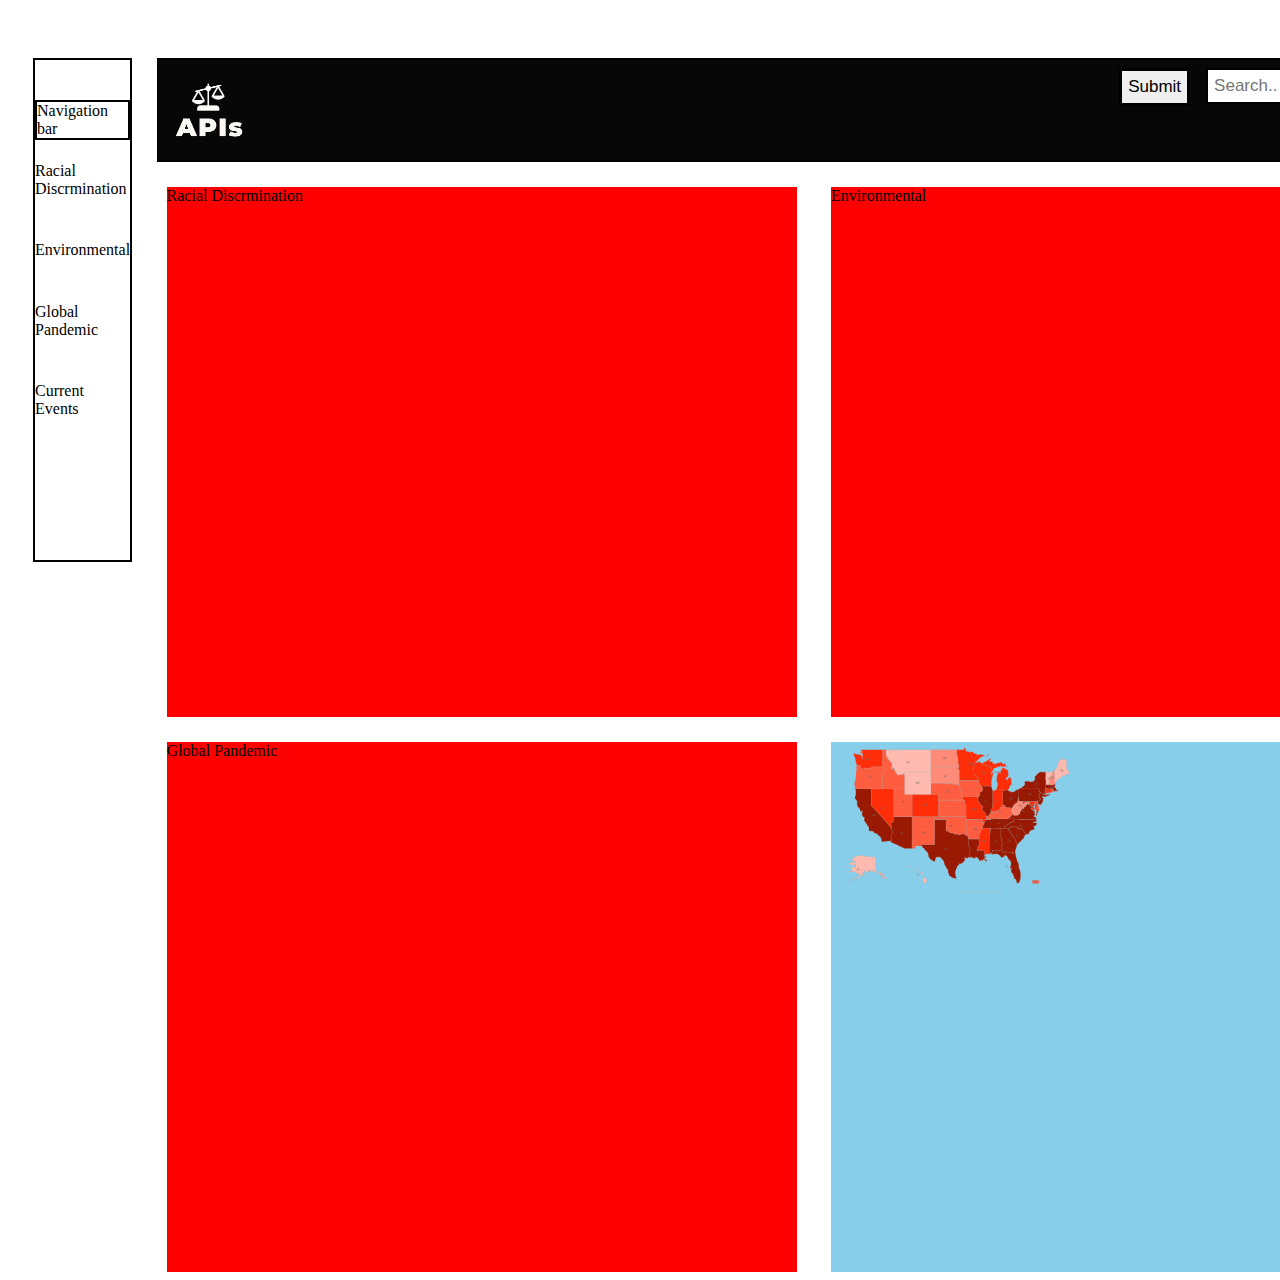
==== index.html @ eeef3a00 "second commit" ====
<!DOCTYPE html>
<html lang="en">
<head>
    <meta charset="UTF-8">
    <meta name="viewport" content="width=device-width, initial-scale=1.0">
    <title>APIs</title>
    <link rel="stylesheet" href="style.css">
    <script src="script.js" defer></script>
</head>
<body>

        <div id="navigation_bars">
            <div id="left_bar">
                <div id="navbar">Navigation bar</div>
                    <div  id="navbaritems">
                        <div class="navbaritems">Racial Discrmination</div>
                        <div class="navbaritems">Environmental</div>
                        <div class="navbaritems">Global Pandemic</div>
                        <div class="navbaritems">Current Events</div>
                    </div>
            </div>
            <div id="content">
                <div id="top_bar">
                    <img src="images/logo.jfif">
                    <input type="text" placeholder="Search..">
                    <button id="button" type="submit">Submit</button>
                </div>
                <div id="levels">
                    <div id="level1">
                        <div id="racialD" class="homemodule">Racial Discrmination</div>
                         <div id="environmental" class="homemodule">Environmental</div>
                    </div>
                    <div id="level2">
                        <div id="globalP" class="homemodule">Global Pandemic</div>
                        <div id="currentE" class="homemodule">
                            <!-- <p>Current Events</p> -->
                            <img id="CovidMap" src="images/CovidMap.png">
                        </div>
                    </div>
                </div>
            </div>
        </div>
    

</body>
</html>
---- style.css ----
#navigation_bars {
    display: flex;
}

#left_bar {
    margin-top: 50px;
    margin-left: 25px;
    height: 500px;
    width: 200px;
    border: 2px black solid;
    display:flex;
    flex-direction: column;
    align-items: center;
}

#navbar {
    margin-top: 40px;
    align-items: center;
    border: 2px solid black;
}

#navbaritems {
    display: flex;
    flex-direction: column;
    justify-content: space-around;
    align-items: center;
    height: 300px;
    /* border: 2px solid black; */
}

#top_bar {
    margin-top: 50px;
    margin-left: 25px;
    height: 100px;
    width: 1300px;
    border: 2px black solid;
    background-color: rgb(7, 7, 7);
}

#top_bar img {
    width: 100px;
}

#top_bar input[type=text] {
    float: right;
    padding: 6px;
    border: 2px solid black;
    margin-top: 8px;
    margin-right: 16px;
    font-size: 17px;
}

#button {
    float: right;
    padding: 6px;
    margin-top: 8px;
    margin-right: 16px;
    font-size: 17px;
    border: solid black;
}

#racialD {
    display:flex;
    background-color: red;
    margin-top: 25px;
}

#environmental {
    display:flex;
    background-color: red;
    margin-top: 25px;
}

#globalP {
    display:flex;
    background-color: red;
    margin-top: 25px;
}

#currentE {
    display:flex;
    background-color: skyblue;
    margin-top: 25px;
}

.homemodule {
    width:630px;
    height:530px;
    margin-left: auto;

}

#level1 {
    display: flex;
}

#level2 {
    display: flex;
}

#levels {
    display: flex;
    flex-direction: column;
}

#CovidMap {
    width: 250px;
    height: 150px;
}
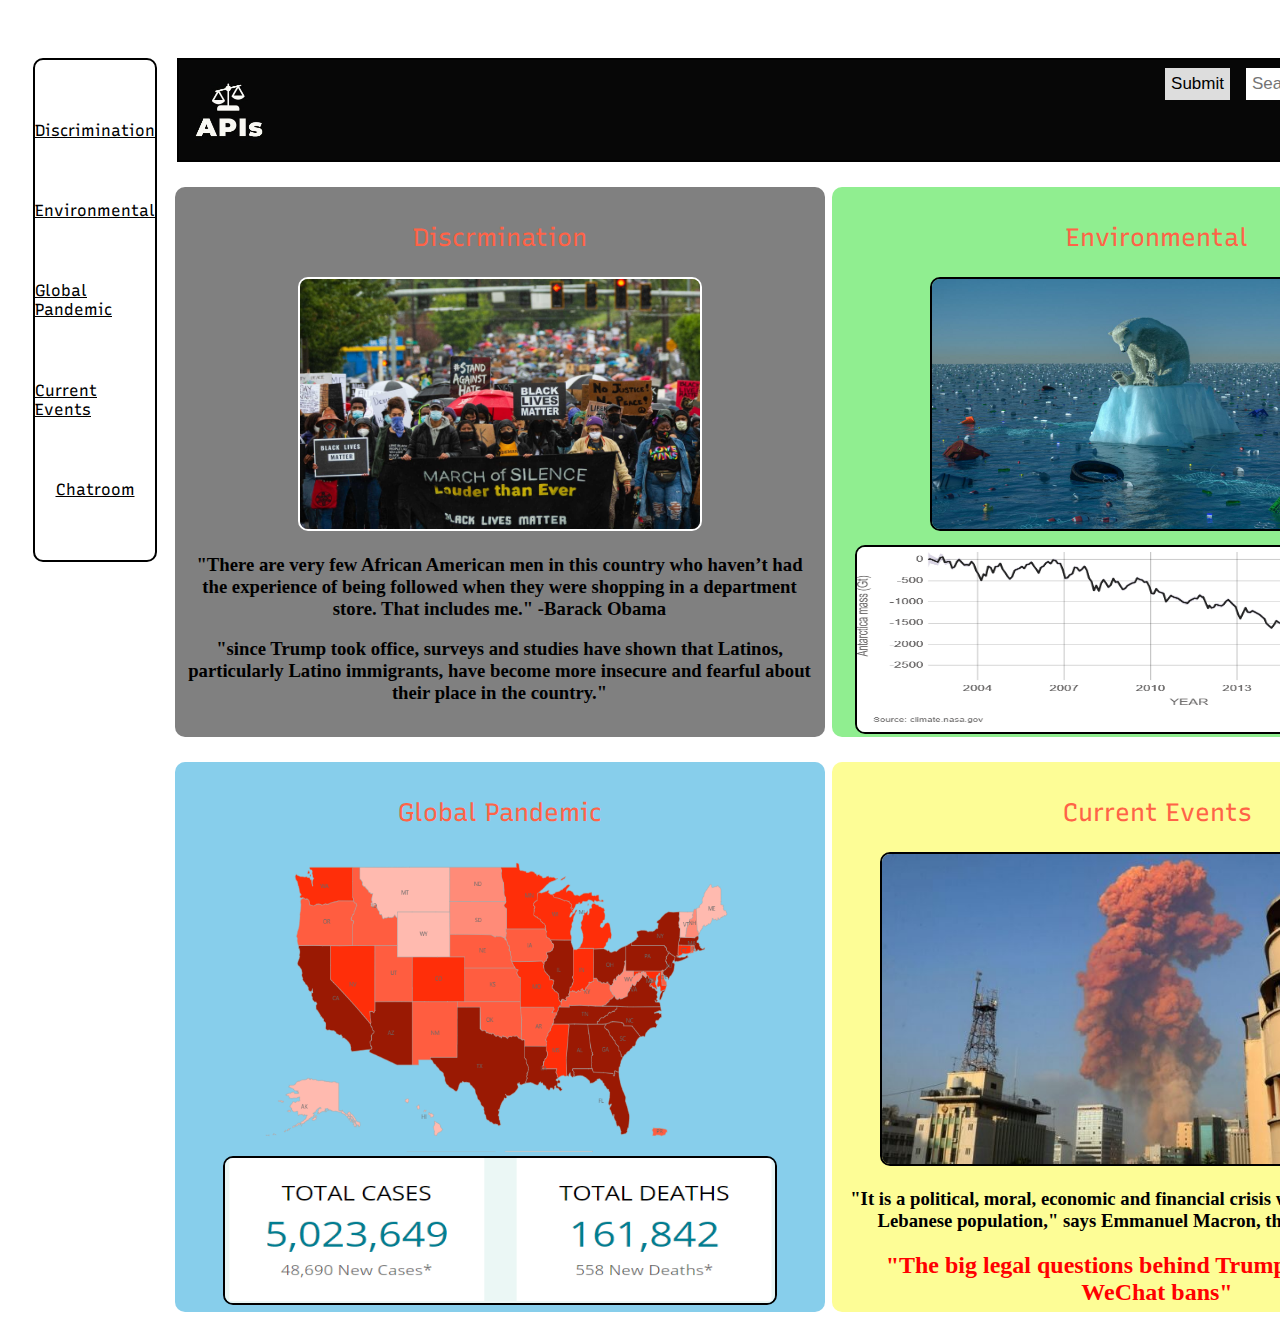
==== commit 8a147625: "third commit" ====
--- a/index.html
+++ b/index.html
@@ -6,17 +6,20 @@
     <title>APIs</title>
     <link rel="stylesheet" href="style.css">
     <script src="script.js" defer></script>
+    <link rel="icon" type="image/jfif" href="images/logo.jfif">
+    <link href="https://fonts.googleapis.com/css2?family=Recursive:wght@900&display=swap" rel="stylesheet">
 </head>
 <body>
 
         <div id="navigation_bars">
             <div id="left_bar">
-                <div id="navbar">Navigation bar</div>
+                <!-- <div id="navbar">Navigation bar</div> -->
                     <div  id="navbaritems">
-                        <div class="navbaritems">Racial Discrmination</div>
-                        <div class="navbaritems">Environmental</div>
-                        <div class="navbaritems">Global Pandemic</div>
-                        <div class="navbaritems">Current Events</div>
+                        <a class="nav" href="Discrimination" target="_blank">Discrimination</a>
+                        <a class="nav" href="Environmental/" target="_blank">Environmental</a>
+                        <a class="nav" href="Global_Pandemic/" target="_blank">Global Pandemic</a>
+                        <a class="nav" href="Current/" target="_blank">Current Events</a>
+                        <a class="nav" href="Chatroom/" target="_blank">Chatroom</a>
                     </div>
             </div>
             <div id="content">
@@ -27,15 +30,34 @@
                 </div>
                 <div id="levels">
                     <div id="level1">
-                        <div id="racialD" class="homemodule">Racial Discrmination</div>
-                         <div id="environmental" class="homemodule">Environmental</div>
+                        <a class="a_tag" href="Discrimination/" target="_blank"><div id="racialD" class="homemodule">
+                            <p>Discrmination</p>
+                            <img id="protest" src="images/protest.jpg">
+                            <h3>"There are very few African American men in this country who haven’t had the experience of being followed when they were shopping in a department store. That includes me." -Barack Obama</h3>
+                            <h3>"since Trump took office, surveys and studies have shown that Latinos, particularly Latino immigrants, have become more insecure and fearful about their place in the country."</h3>
+                        </div></a>
+                        <a class="a_tag" href="Environmental" target="_blank"><div id="environmental" class="homemodule">
+                            <p>Environmental</p>
+                            <img id="polar_bear" src="images/polar.jpg">
+                            <img id="ice_mass" src="images/ice_mass.png">
+                        </div></a>
                     </div>
                     <div id="level2">
-                        <div id="globalP" class="homemodule">Global Pandemic</div>
-                        <div id="currentE" class="homemodule">
-                            <!-- <p>Current Events</p> -->
+                        <a class="a_tag" href="Global_Pandemic" target="_blank"><div id="globalP" class="homemodule">
+                            <p>Global Pandemic</p>
                             <img id="CovidMap" src="images/CovidMap.png">
-                        </div>
+                            <img id="COVIDcount" src="images/COVIDcount.png">
+                        </div></a>
+                        <a class="a_tag" href="Current" target="_blank"><div id="currentE" class="homemodule">
+                            <p>Current Events</p>
+                            <img id="explosion" src="images/explosion.jpg">
+                            <h3>
+                                "It is a political, moral, economic and financial crisis whose first victim is the Lebanese population," says Emmanuel Macron, the French President.
+                            </h3>
+                            <h2 id="ban">
+                                "The big legal questions behind Trump’s TikTok and WeChat bans"
+                            </h2>
+                        </div></a>
                     </div>
                 </div>
             </div>
--- a/style.css
+++ b/style.css
@@ -1,3 +1,12 @@
+html {
+    scroll-behavior: smooth;
+    height: auto;
+}
+
+.nav {
+    color: black;
+}
+
 #navigation_bars {
     display: flex;
 }
@@ -6,31 +15,26 @@
     margin-top: 50px;
     margin-left: 25px;
     height: 500px;
-    width: 200px;
+    width: 225px;
     border: 2px black solid;
-    display:flex;
+    display: flex;
     flex-direction: column;
     align-items: center;
-}
-
-#navbar {
-    margin-top: 40px;
-    align-items: center;
-    border: 2px solid black;
+    border-radius: 10px;
 }
 
 #navbaritems {
     display: flex;
     flex-direction: column;
-    justify-content: space-around;
+    justify-content: space-evenly;
     align-items: center;
-    height: 300px;
-    /* border: 2px solid black; */
+    height: 504px;
+    font-family: 'Recursive', sans-serif;
 }
 
 #top_bar {
     margin-top: 50px;
-    margin-left: 25px;
+    margin-left: 20px;
     height: 100px;
     width: 1300px;
     border: 2px black solid;
@@ -41,61 +45,86 @@
     width: 100px;
 }
 
+.topnav .search-container {
+    float: right;
+}
+
 #top_bar input[type=text] {
     float: right;
     padding: 6px;
-    border: 2px solid black;
     margin-top: 8px;
-    margin-right: 16px;
     font-size: 17px;
-}
+    border: none;
+  }
 
 #button {
     float: right;
     padding: 6px;
     margin-top: 8px;
     margin-right: 16px;
+    background: #ddd;
     font-size: 17px;
-    border: solid black;
+    border: none;
+    cursor: pointer;
 }
 
+
 #racialD {
-    display:flex;
-    background-color: red;
+    text-align: center;
+    background-color: grey;
     margin-top: 25px;
+    margin-left: 7.5px;
+}
+
+.a_tag {
+    text-decoration: none;
+    color: black;
+}
+
+.a_tag p {
+    font-family: 'Recursive', sans-serif;
+    font-size: 25px;
+    color: #FF6347;
 }
 
 #environmental {
-    display:flex;
-    background-color: red;
+    text-align: center;
+    background-color: #90EE90;
     margin-top: 25px;
+    margin-left: 7.5px;
 }
 
 #globalP {
-    display:flex;
-    background-color: red;
+    text-align: center;
+    background-color: skyblue;
     margin-top: 25px;
+    margin-left: 7.5px;
 }
 
 #currentE {
-    display:flex;
-    background-color: skyblue;
+    text-align: center;
+    background-color: #fdfd96;
     margin-top: 25px;
+    margin-left: 7.5px;
 }
 
 .homemodule {
     width:630px;
     height:530px;
     margin-left: auto;
-
+    border-radius: 10px;
+    padding: 10px;
+    justify-content: center;
 }
 
 #level1 {
     display: flex;
+    margin-left: 10px;
 }
 
 #level2 {
     display: flex;
+    margin-left: 10px;
 }
 
 #levels {
@@ -104,6 +133,47 @@
 }
 
 #CovidMap {
-    width: 250px;
-    height: 150px;
+    width: 500px;
+    height: 300px;
 }
+
+#COVIDcount {
+    width: 550px;
+    height: 145px;
+    border-radius: 10px;
+    border: solid 2px white;
+    border-radius: 10px;
+    border: black solid 2px;
+}
+
+#explosion {
+    width: 550px;
+    border-radius: 10px;
+    border: black solid 2px;
+}
+
+#ban {
+    color: red;
+}
+
+#protest {
+    width: 400px;
+    height: 250px;
+    border-radius: 10px;
+    border: solid 2px white;
+}
+
+#polar_bear {
+    width: 450px;
+    height: 250px;
+    margin-bottom: 10px;
+    border-radius: 10px;
+    border: black solid 2px;
+}
+
+#ice_mass {
+    width: 600px;
+    height: 185px;
+    border-radius: 10px;
+    border: black solid 2px;
+}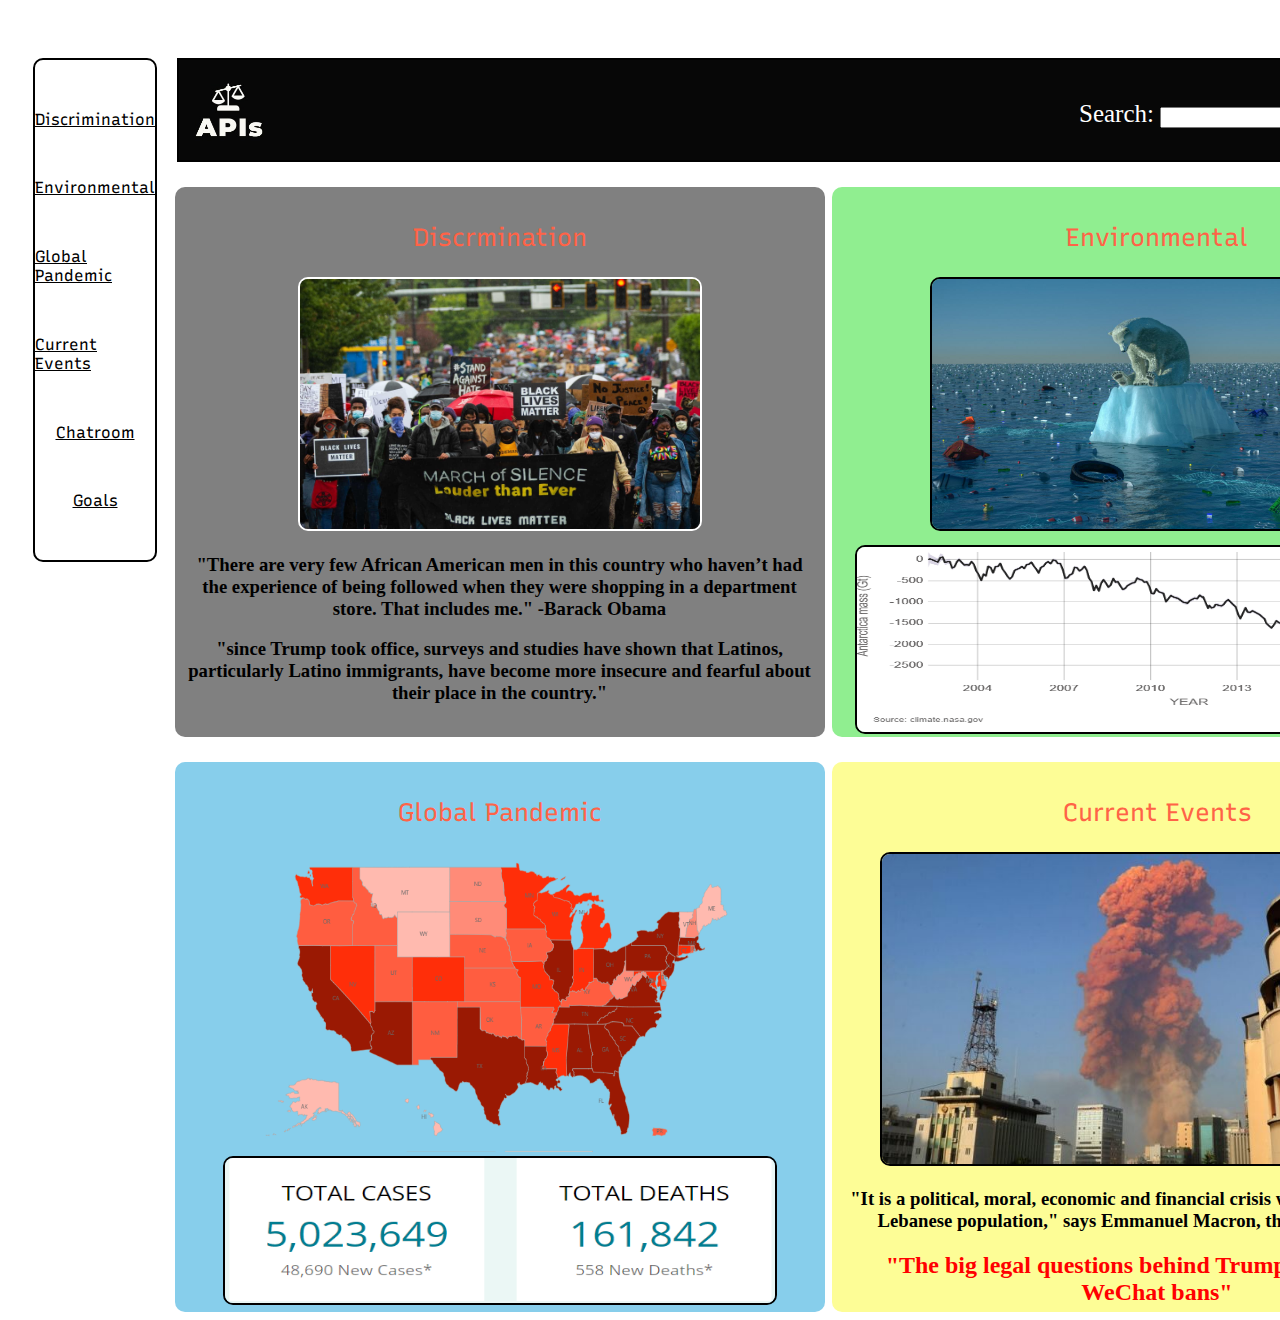
==== commit 356cec1f: "4th" ====
--- a/index.html
+++ b/index.html
@@ -20,13 +20,16 @@
                         <a class="nav" href="Global_Pandemic/" target="_blank">Global Pandemic</a>
                         <a class="nav" href="Current/" target="_blank">Current Events</a>
                         <a class="nav" href="Chatroom/" target="_blank">Chatroom</a>
+                        <a class="nav" href="goal/" target="_blank">Goals</a>
                     </div>
             </div>
             <div id="content">
                 <div id="top_bar">
                     <img src="images/logo.jfif">
-                    <input type="text" placeholder="Search..">
-                    <button id="button" type="submit">Submit</button>
+                    <form>
+                        Search: <input type="text" id="user_text">
+                        <button>Submit</button> 
+                </form>
                 </div>
                 <div id="levels">
                     <div id="level1">
--- a/style.css
+++ b/style.css
@@ -33,6 +33,7 @@
 }
 
 #top_bar {
+    display: flex;
     margin-top: 50px;
     margin-left: 20px;
     height: 100px;
@@ -45,29 +46,17 @@
     width: 100px;
 }
 
-.topnav .search-container {
-    float: right;
+form {
+    color: white;
+    font-size: 25px;
+    margin: 40px;
+    margin-left: 800px;
 }
 
-#top_bar input[type=text] {
-    float: right;
-    padding: 6px;
-    margin-top: 8px;
-    font-size: 17px;
-    border: none;
-  }
-
-#button {
-    float: right;
-    padding: 6px;
-    margin-top: 8px;
-    margin-right: 16px;
-    background: #ddd;
-    font-size: 17px;
-    border: none;
-    cursor: pointer;
+button {
+    width: 60px;
+    height: 25px;
 }
-
 
 #racialD {
     text-align: center;
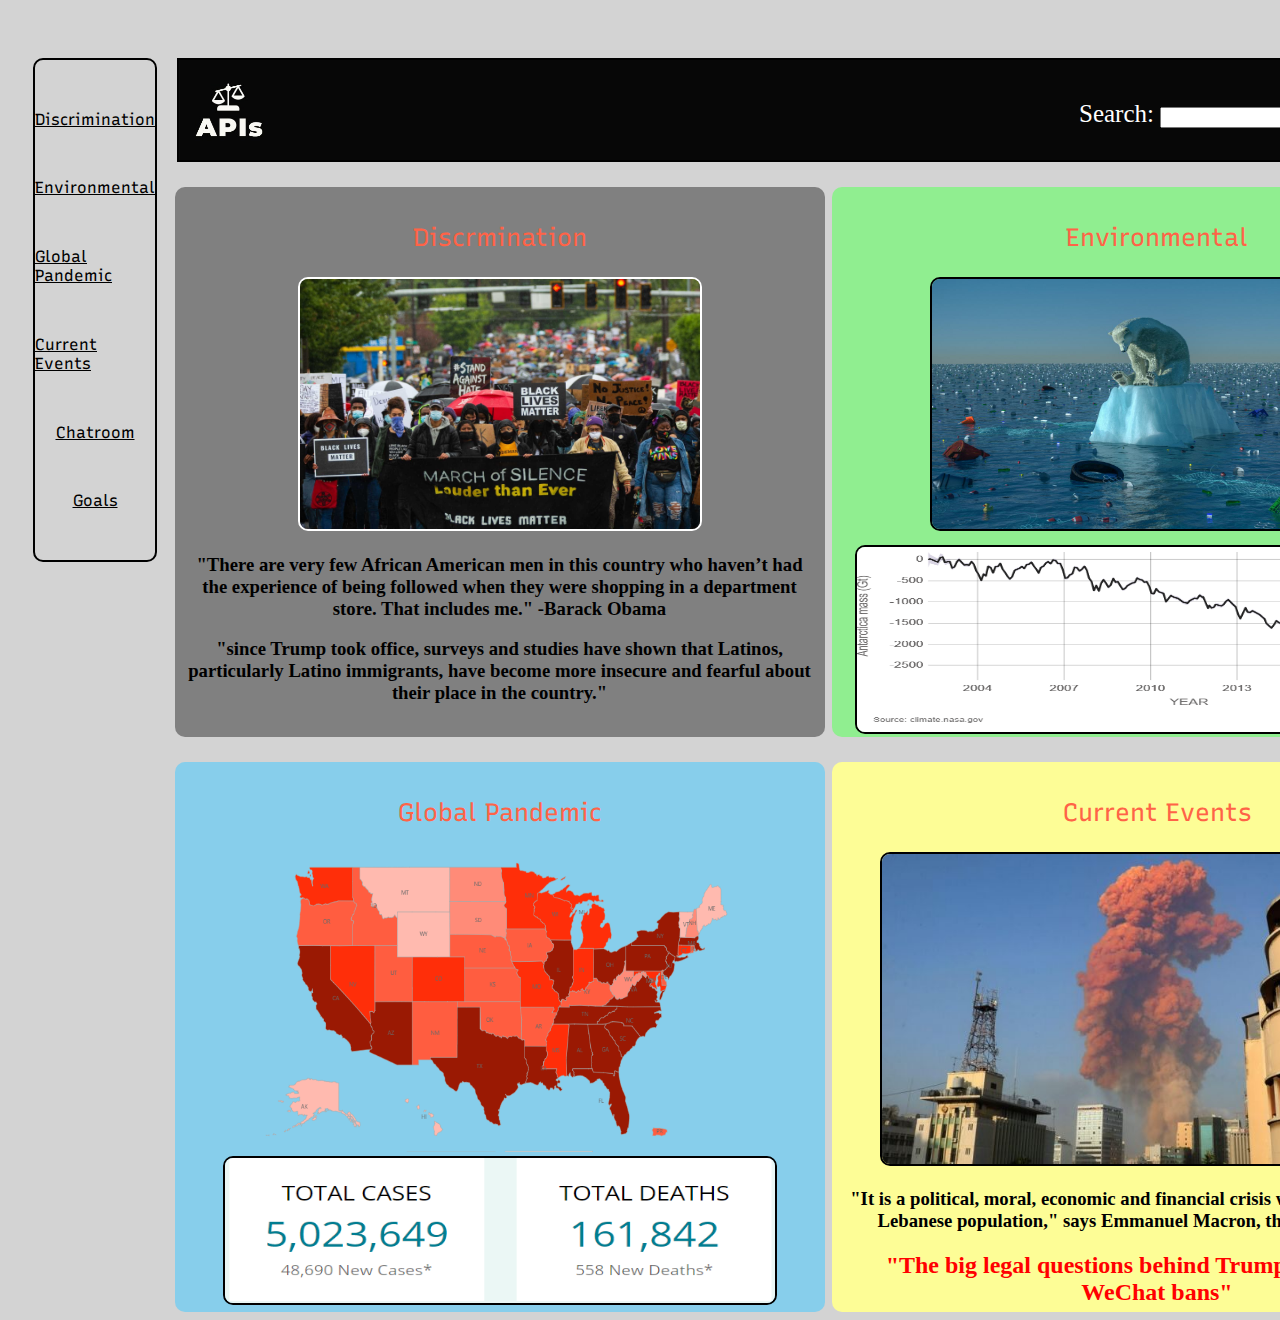
==== commit 0e5c98fd: "fifth commit" ====
--- a/index.html
+++ b/index.html
@@ -10,7 +10,6 @@
     <link href="https://fonts.googleapis.com/css2?family=Recursive:wght@900&display=swap" rel="stylesheet">
 </head>
 <body>
-
         <div id="navigation_bars">
             <div id="left_bar">
                 <!-- <div id="navbar">Navigation bar</div> -->
@@ -25,11 +24,11 @@
             </div>
             <div id="content">
                 <div id="top_bar">
-                    <img src="images/logo.jfif">
+                    <a href="/"><img src="images/logo.jfif"></a>
                     <form>
                         Search: <input type="text" id="user_text">
                         <button>Submit</button> 
-                </form>
+                    </form>
                 </div>
                 <div id="levels">
                     <div id="level1">
--- a/style.css
+++ b/style.css
@@ -1,6 +1,10 @@
 html {
     scroll-behavior: smooth;
     height: auto;
+}
+
+body{
+    background-color: rgb(211,211,211);
 }
 
 .nav {
